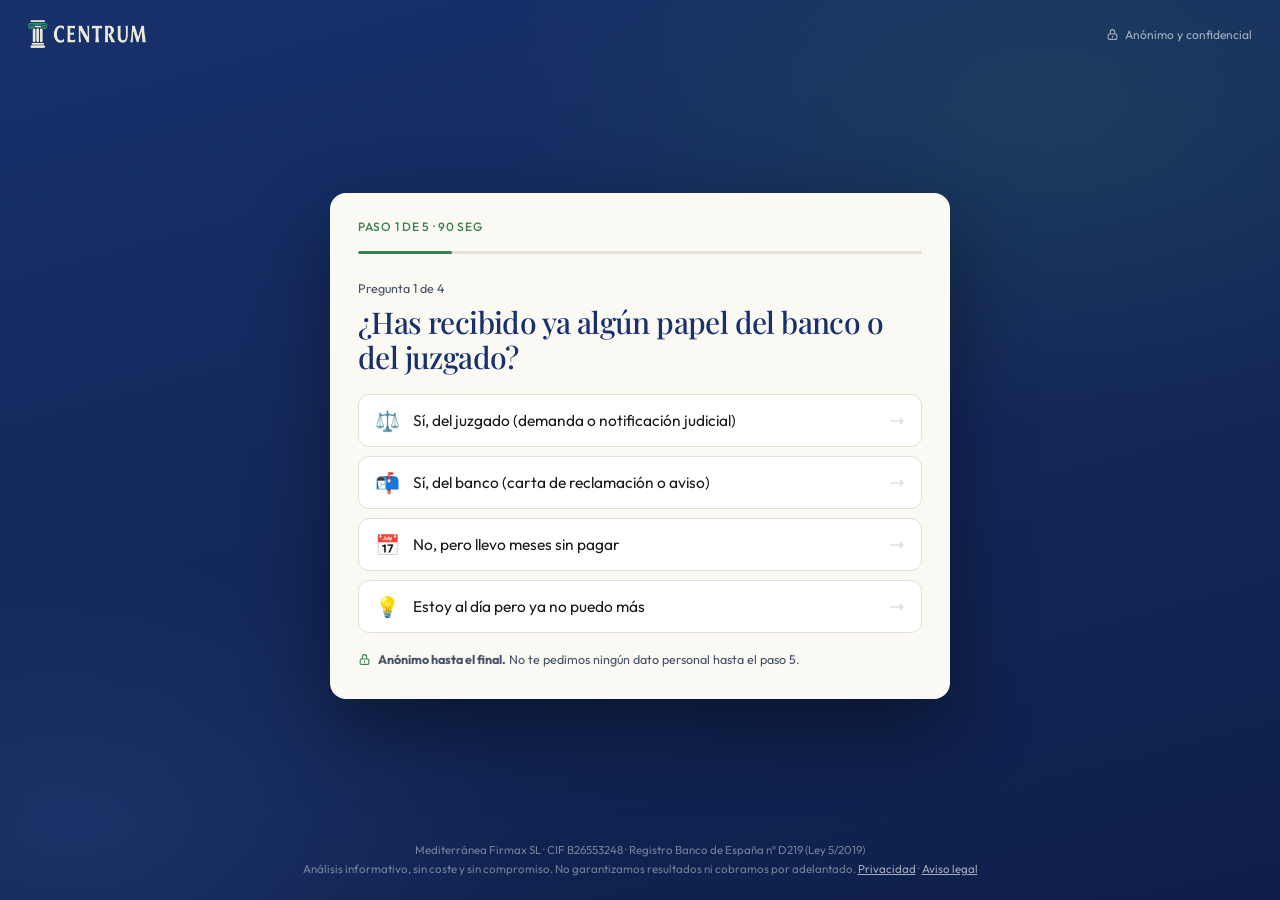
==== analisis/index.html @ 2cc21138 "Rehacer la home con la v2: hero editorial claymation, 3 pilares, sin cifras infladas - Reemplaza el " ====
<!DOCTYPE html>
<html lang="es">
<head>
  <meta charset="UTF-8" />
  <meta name="viewport" content="width=device-width, initial-scale=1.0" />
  <title>Análisis gratuito y anónimo — Centrum de la Vivienda</title>
  <meta name="description" content="Cuatro preguntas, 90 segundos, sin dar tu nombre hasta el final. Descubre en qué punto estás realmente y qué opciones tienes." />
  <!-- Landing de publicidad: no compite en SEO con la home ni genera contenido duplicado -->
  <meta name="robots" content="noindex,follow" />
  <link rel="icon" type="image/png" href="../assets/centrum-mark.png" />
  <meta name="theme-color" content="#18316C" />
  <meta name="format-detection" content="telephone=no" />
  <meta property="og:title" content="¿En qué punto estás realmente? Análisis gratuito y anónimo" />
  <meta property="og:description" content="Cuatro preguntas, 90 segundos, sin dar tu nombre hasta el final." />
  <meta property="og:image" content="https://centrumdelavivienda.com/assets/centrum-logo.png" />
  <meta property="og:locale" content="es_ES" />

  <link rel="preconnect" href="https://fonts.googleapis.com" />
  <link rel="preconnect" href="https://fonts.gstatic.com" crossorigin />
  <link href="https://fonts.googleapis.com/css2?family=Playfair+Display:wght@500;600&family=Outfit:wght@300;400;500&display=swap" rel="stylesheet" />

  <style>
    *, *::before, *::after { box-sizing: border-box; margin: 0; padding: 0; }
    :root {
      --navy:     #18316C;
      --navy-dk:  #0E1F49;
      --green:    #3B7F4C;
      --green-dk: #2E6B3D;
      --cream:    #EFE8DA;
      --paper:    #FBF9F4;
      --ink:      #1A1A1A;
      --ink-mid:  #454F66;
      --rule:     #E4E0D8;
      --red:      #B83227;
      --ease:     cubic-bezier(0.16, 1, 0.3, 1);
    }
    body {
      font-family: 'Outfit', system-ui, -apple-system, sans-serif;
      min-height: 100svh; display:flex; flex-direction:column; color:#fff;
      -webkit-font-smoothing: antialiased;
      background:
        radial-gradient(900px 520px at 82% 12%, rgba(59,127,76,.20), transparent 62%),
        radial-gradient(760px 460px at 6% 92%, rgba(42,71,133,.42), transparent 60%),
        linear-gradient(165deg, var(--navy) 0%, var(--navy-dk) 100%);
    }
    @keyframes fadeUp { from { opacity:0; transform: translateY(14px); } to { opacity:1; transform:none; } }

    /* ── Cabecera mínima: identifica la marca, no distrae ── */
    header { display:flex; align-items:center; justify-content:space-between; padding:16px 20px; gap:12px; }
    .brand { display:flex; align-items:center; text-decoration:none; }
    .brand img { height:28px; width:auto; display:block; }
    .hd-trust { display:flex; align-items:center; gap:6px; color:rgba(255,255,255,.6); font-size:12px; }

    main { flex:1; display:flex; align-items:center; justify-content:center; padding: 8px 16px 26px; }

    .card {
      width:100%; max-width: 620px; background: var(--paper); border-radius:16px;
      box-shadow: 0 30px 80px rgba(0,0,0,.42); overflow:hidden;
      animation: fadeUp .55s var(--ease) both;
    }

    /* ── Progreso ── */
    .prog-top { padding: 18px 22px 0; display:flex; align-items:center; justify-content:space-between; gap:12px; }
    .prog-label { font-size:12px; font-weight:500; letter-spacing:.06em; text-transform:uppercase; color:var(--green); }
    .btn-back {
      background:none; border:none; cursor:pointer; color:var(--ink-mid); font-family:'Outfit',sans-serif;
      font-size:13px; display:flex; align-items:center; gap:5px; padding:4px;
    }
    .btn-back:disabled { opacity:0; pointer-events:none; }
    .prog-track { height:3px; background: var(--rule); margin:12px 22px 0; border-radius:100px; overflow:hidden; }
    .prog-fill { height:100%; background: var(--green); border-radius:100px; width:20%; transition: width .45s var(--ease); }

    /* ── Cuerpo ── */
    .body { padding: 24px 22px 26px; transition: opacity .2s ease, transform .2s ease; }
    .body.out { opacity:0; transform: translateY(8px); }

    .eyebrow { font-size:12.5px; color:var(--ink-mid); margin-bottom:9px; }
    h1.q {
      font-family:'Playfair Display', serif; font-weight:500; color: var(--navy);
      font-size: clamp(22px, 5vw, 30px); line-height:1.16; letter-spacing:-0.02em; margin-bottom:20px;
    }

    .opts { display:flex; flex-direction:column; gap:9px; }
    .opt {
      display:flex; align-items:center; gap:13px; width:100%; text-align:left; cursor:pointer;
      background:#fff; border:1px solid var(--rule); border-radius:11px; padding:15px 16px;
      font-family:'Outfit',sans-serif; font-size:15.5px; color:var(--ink); line-height:1.35;
      transition: border-color .18s, background .18s, transform .18s var(--ease);
    }
    .opt:hover { border-color: var(--green); background:#fff; transform: translateX(3px); }
    .opt-ico { flex:none; font-size:20px; line-height:1; }
    .opt-txt { flex:1; }
    .opt-arw { flex:none; color:var(--rule); transition: color .18s, transform .18s var(--ease); }
    .opt:hover .opt-arw { color: var(--green); transform: translateX(2px); }

    .foot-note {
      margin-top:18px; display:flex; align-items:center; gap:7px;
      font-size:12.5px; color:var(--ink-mid); line-height:1.4;
    }
    .foot-note svg { flex:none; color: var(--green); }

    /* ── Contacto ── */
    .fields { display:flex; flex-direction:column; gap:13px; }
    .frow { display:grid; grid-template-columns:1fr; gap:13px; }
    .field label { display:block; font-size:12.5px; font-weight:500; color:var(--ink-mid); margin-bottom:6px; }
    .field label .req { color: var(--red); }
    .field input {
      width:100%; border:1px solid var(--rule); border-radius:9px; padding:13px 14px;
      font-family:'Outfit',sans-serif; font-size:16px; color:var(--ink); background:#fff;
      transition: border-color .18s, box-shadow .18s;
    }
    .field input:focus { outline:none; border-color: var(--green); box-shadow: 0 0 0 3px rgba(59,127,76,.14); }
    .field input.err { border-color: var(--red); box-shadow: 0 0 0 3px rgba(184,50,39,.12); }
    .field .msg { font-size:12px; color:var(--red); margin-top:5px; display:none; }
    .field .msg.on { display:block; }

    .rgpd { display:flex; gap:10px; align-items:flex-start; margin-top:3px; }
    .rgpd input { flex:none; width:17px; height:17px; margin-top:2px; accent-color: var(--green); }
    .rgpd label { font-size:12.5px; line-height:1.5; color:var(--ink-mid); }
    .rgpd a { color: var(--green); }

    .submit {
      margin-top:6px; width:100%; height:56px; border:none; border-radius:11px; cursor:pointer;
      background: var(--green); color:#fff; font-family:'Outfit',sans-serif; font-size:17px; font-weight:500;
      display:flex; align-items:center; justify-content:center; gap:9px;
      transition: background .2s, transform .2s var(--ease);
      box-shadow: 0 10px 26px rgba(59,127,76,.3);
    }
    .submit:hover { background: var(--green-dk); transform: translateY(-2px); }
    .submit:disabled { opacity:.6; pointer-events:none; }

    /* ── Confirmación ── */
    .confirm { text-align:center; padding: 12px 0 6px; }
    .confirm-ico {
      width:56px; height:56px; border-radius:50%; background: var(--green); color:#fff;
      display:flex; align-items:center; justify-content:center; font-size:28px; margin:0 auto 18px;
    }
    .confirm h1 { font-family:'Playfair Display',serif; font-weight:500; font-size:27px; color:var(--navy); margin-bottom:12px; letter-spacing:-0.02em; }
    .confirm p { font-size:15.5px; line-height:1.6; color:var(--ink-mid); max-width:44ch; margin:0 auto; }
    .hl { color: var(--green); font-weight:500; }
    .rows { margin-top:22px; display:flex; flex-direction:column; gap:9px; text-align:left; }
    .row {
      display:flex; align-items:center; gap:10px; background:#fff; border:1px solid var(--rule);
      border-radius:9px; padding:12px 14px; font-size:14px; color:var(--ink-mid);
    }
    .row svg { flex:none; color: var(--green); }

    /* ── Pie legal ── */
    .legal { text-align:center; padding: 0 20px 22px; color: rgba(255,255,255,.42); font-size:11.5px; line-height:1.6; }
    .legal a { color: rgba(255,255,255,.62); }

    @media (min-width: 560px) {
      header { padding: 20px 28px; }
      .prog-top { padding: 22px 28px 0; }
      .prog-track { margin: 12px 28px 0; }
      .body { padding: 26px 28px 30px; }
      .frow { grid-template-columns: 1fr 1fr; }
    }
    @media (prefers-reduced-motion: reduce) {
      *, *::before, *::after { animation: none !important; transition: none !important; }
    }
  </style>
</head>
<body>

<header>
  <a class="brand" href="/" aria-label="Centrum de la Vivienda">
    <img src="../assets/centrum-logo-trans.png" alt="Centrum de la Vivienda" />
  </a>
  <div class="hd-trust">
    <svg width="13" height="13" fill="none" viewBox="0 0 24 24" stroke="currentColor" stroke-width="2"><path stroke-linecap="round" stroke-linejoin="round" d="M12 15v2m-6 4h12a2 2 0 002-2v-6a2 2 0 00-2-2H6a2 2 0 00-2 2v6a2 2 0 002 2zm10-10V7a4 4 0 00-8 0v4h8z"/></svg>
    Anónimo y confidencial
  </div>
</header>

<main>
  <div class="card">
    <div class="prog-top">
      <span class="prog-label" id="progLabel">Paso 1 de 5 · 90 seg</span>
      <button class="btn-back" id="btnBack" onclick="goBack()" disabled>
        <svg width="13" height="13" fill="none" viewBox="0 0 24 24" stroke="currentColor" stroke-width="2.4"><path stroke-linecap="round" stroke-linejoin="round" d="M15 19l-7-7 7-7"/></svg>
        Atrás
      </button>
    </div>
    <div class="prog-track"><div class="prog-fill" id="progFill"></div></div>
    <div class="body" id="body"></div>
  </div>
</main>

<p class="legal">
  Mediterránea Firmax SL · CIF B26553248 · Registro Banco de España nº D219 (Ley 5/2019)<br>
  Análisis informativo, sin coste y sin compromiso. No garantizamos resultados ni cobramos por adelantado.
  <a href="/privacidad.html" target="_blank" rel="noopener">Privacidad</a> ·
  <a href="/aviso-legal.html" target="_blank" rel="noopener">Aviso legal</a>
</p>

<script>
  // ── Mismas preguntas y mismo contrato de CRM que la home: los leads son comparables ──
  const STEPS = [
    {
      q: '¿Has recibido ya algún papel del banco o del juzgado?',
      options: [
        { icon: '⚖️', text: 'Sí, del juzgado (demanda o notificación judicial)' },
        { icon: '📬', text: 'Sí, del banco (carta de reclamación o aviso)' },
        { icon: '📅', text: 'No, pero llevo meses sin pagar' },
        { icon: '💡', text: 'Estoy al día pero ya no puedo más' },
      ]
    },
    {
      q: '¿Qué resultado necesitas?',
      options: [
        { icon: '🏠', text: 'Quedarme en el piso el máximo tiempo posible' },
        { icon: '✅', text: 'Saldar la deuda sin que quede nada pendiente' },
        { icon: '💰', text: 'Vender el piso y quedarme con algo de dinero' },
        { icon: '🧭', text: 'No sé, necesito que alguien me oriente' },
      ]
    },
    {
      q: '¿Cómo está la relación entre lo que debes y lo que vale el piso?',
      options: [
        { icon: '📉', text: 'Debo más de lo que vale el piso actualmente' },
        { icon: '⚖️', text: 'Debo aproximadamente lo mismo que vale' },
        { icon: '📈', text: 'El piso vale más de lo que debo' },
        { icon: '❓', text: 'No tengo idea del valor actual del piso' },
      ]
    },
    {
      q: '¿Cuál es la situación económica en casa ahora mismo?',
      options: [
        { icon: '🚫', text: 'Sin ingresos actualmente' },
        { icon: '📊', text: 'Ingresos insuficientes para cubrir la hipoteca' },
        { icon: '💼', text: 'Tenemos ingresos pero la deuda acumulada es demasiado grande' },
        { icon: '🔄', text: 'La situación mejoró pero nos ahogamos con la deuda anterior' },
      ]
    }
  ];

  const TOTAL = STEPS.length + 1;
  let step = 0;
  let answers = [];
  let capturedName = '';

  const $body  = document.getElementById('body');
  const $fill  = document.getElementById('progFill');
  const $label = document.getElementById('progLabel');
  const $back  = document.getElementById('btnBack');

  function render() {
    if (step < STEPS.length) {
      $fill.style.width = (((step + 1) / (TOTAL + 1)) * 100) + '%';
      $label.textContent = `Paso ${step + 1} de ${TOTAL} · 90 seg`;
    } else if (step === STEPS.length) {
      $fill.style.width = '90%';
      $label.textContent = `Paso ${TOTAL} de ${TOTAL} · Casi listo`;
    } else {
      $fill.style.width = '100%';
      $label.textContent = 'Completado';
    }
    $back.disabled = (step === 0 || step > STEPS.length);

    if (step < STEPS.length) renderQuestion();
    else if (step === STEPS.length) renderContact();
    else renderConfirm();
  }

  function transition(fn) {
    $body.classList.add('out');
    setTimeout(() => { fn(); $body.classList.remove('out'); }, 200);
  }

  function renderQuestion() {
    const s = STEPS[step];
    $body.innerHTML = `
      <div class="eyebrow">Pregunta ${step + 1} de ${STEPS.length}</div>
      <h1 class="q">${s.q}</h1>
      <div class="opts">
        ${s.options.map((o, i) => `
          <button class="opt" onclick="select(${i})">
            <span class="opt-ico">${o.icon}</span>
            <span class="opt-txt">${o.text}</span>
            <svg class="opt-arw" width="16" height="16" fill="none" viewBox="0 0 24 24" stroke="currentColor" stroke-width="2.4"><path stroke-linecap="round" stroke-linejoin="round" d="M17 8l4 4m0 0l-4 4m4-4H3"/></svg>
          </button>`).join('')}
      </div>
      <div class="foot-note">
        <svg width="13" height="13" fill="none" viewBox="0 0 24 24" stroke="currentColor" stroke-width="2"><path stroke-linecap="round" stroke-linejoin="round" d="M12 15v2m-6 4h12a2 2 0 002-2v-6a2 2 0 00-2-2H6a2 2 0 00-2 2v6a2 2 0 002 2zm10-10V7a4 4 0 00-8 0v4h8z"/></svg>
        <span><strong>Anónimo hasta el final.</strong> No te pedimos ningún dato personal hasta el paso 5.</span>
      </div>`;
  }

  function renderContact() {
    $body.innerHTML = `
      <div class="eyebrow">Último paso · 30 segundos</div>
      <h1 class="q">Casi listo — ¿a dónde te llamamos?</h1>
      <div class="fields">
        <div class="frow">
          <div class="field">
            <label for="f-nombre">Nombre <span class="req">*</span></label>
            <input type="text" id="f-nombre" placeholder="Tu nombre" autocomplete="given-name" />
            <div class="msg" id="m-nombre">Dinos cómo te llamamos.</div>
          </div>
          <div class="field">
            <label for="f-tel">Teléfono <span class="req">*</span></label>
            <input type="tel" id="f-tel" placeholder="6XX XXX XXX" autocomplete="tel" inputmode="tel" />
            <div class="msg" id="m-tel">Introduce un teléfono español válido (9 dígitos).</div>
          </div>
        </div>
        <div class="field">
          <label for="f-email">Email <span class="req">*</span></label>
          <input type="email" id="f-email" placeholder="tucorreo@gmail.com" autocomplete="email" inputmode="email" />
          <div class="msg" id="m-email">Revisa tu dirección de email.</div>
        </div>
        <div class="rgpd">
          <input type="checkbox" id="rgpd" />
          <label for="rgpd">Acepto la <a href="/privacidad.html" target="_blank" rel="noopener">política de privacidad</a>. Mediterránea Firmax SL tratará mis datos para contactarme sobre mi consulta.</label>
        </div>
        <div class="msg" id="m-rgpd" style="margin-top:-6px">Necesitamos tu consentimiento para poder llamarte.</div>
        <button class="submit" id="btnSubmit" onclick="submitQuiz()">
          Quiero que me llamen
          <svg width="18" height="18" fill="none" viewBox="0 0 24 24" stroke="currentColor" stroke-width="2.4"><path stroke-linecap="round" stroke-linejoin="round" d="M17 8l4 4m0 0l-4 4m4-4H3"/></svg>
        </button>
      </div>`;
  }

  function renderConfirm() {
    const first = capturedName.split(' ')[0];
    $body.innerHTML = `
      <div class="confirm">
        <div class="confirm-ico">✓</div>
        <h1>Perfecto${first ? ', ' + first : ''}.</h1>
        <p>Un especialista del equipo te llama en <span class="hl">menos de 2 minutos</span> para recoger los detalles de tu caso. Si ahora no te viene bien hablar, dínoslo y lo movemos.</p>
        <div class="rows">
          <div class="row">
            <svg width="15" height="15" fill="none" viewBox="0 0 24 24" stroke="currentColor" stroke-width="2"><path stroke-linecap="round" stroke-linejoin="round" d="M12 8v4l3 3m6-3a9 9 0 11-18 0 9 9 0 0118 0z"/></svg>
            Llamada en menos de 2 minutos
          </div>
          <div class="row">
            <svg width="15" height="15" fill="none" viewBox="0 0 24 24" stroke="currentColor" stroke-width="2"><path stroke-linecap="round" stroke-linejoin="round" d="M9 12l2 2 4-4m6 2a9 9 0 11-18 0 9 9 0 0118 0z"/></svg>
            Análisis de tus opciones en 24–48 horas
          </div>
          <div class="row">
            <svg width="15" height="15" fill="none" viewBox="0 0 24 24" stroke="currentColor" stroke-width="2"><path stroke-linecap="round" stroke-linejoin="round" d="M12 15v2m-6 4h12a2 2 0 002-2v-6a2 2 0 00-2-2H6a2 2 0 00-2 2v6a2 2 0 002 2zm10-10V7a4 4 0 00-8 0v4h8z"/></svg>
            Tus datos protegidos · RGPD
          </div>
        </div>
      </div>`;
  }

  function select(i) {
    answers[step] = { q: STEPS[step].q, a: STEPS[step].options[i].text };
    step++;
    transition(render);
  }

  function goBack() {
    if (step > 0 && step <= STEPS.length) { step--; transition(render); }
  }

  function setErr(field, on) {
    document.getElementById('f-' + field).classList.toggle('err', on);
    document.getElementById('m-' + field).classList.toggle('on', on);
  }

  let submitting = false;
  function submitQuiz() {
    if (submitting) return;

    const nombre = document.getElementById('f-nombre').value.trim();
    const email  = document.getElementById('f-email').value.trim();
    const rgpd   = document.getElementById('rgpd').checked;
    const tel    = document.getElementById('f-tel').value.trim().replace(/[\s.\-()]/g, '');

    const okNombre = nombre.length > 0;
    const okTel    = /^(\+?34)?[6-9]\d{8}$/.test(tel);
    const okEmail  = /^[^\s@]+@[^\s@]+\.[^\s@]+$/.test(email);

    setErr('nombre', !okNombre);
    setErr('tel', !okTel);
    setErr('email', !okEmail);
    document.getElementById('m-rgpd').classList.toggle('on', !rgpd);
    if (!okNombre || !okTel || !okEmail || !rgpd) return;

    submitting = true;
    document.getElementById('btnSubmit').disabled = true;
    capturedName = nombre;

    const telefono = tel.startsWith('+') ? tel : (tel.startsWith('34') ? '+' + tel : '+34' + tel);
    const params = new URLSearchParams(location.search);
    const payload = {
      fuente: 'landing-quiz',
      nombre, telefono, email, rgpd: true,
      fase:     (answers[0] || {}).a || '',
      objetivo: (answers[1] || {}).a || '',
      respuestas: answers,
      url: location.href,
      timestamp: new Date().toISOString(),
      utm_source:   params.get('utm_source')   || '',
      utm_medium:   params.get('utm_medium')   || '',
      utm_campaign: params.get('utm_campaign') || '',
      utm_content:  params.get('utm_content')  || '',
    };

    // Captura resiliente: el lead se envía, pero la confirmación se muestra siempre.
    fetch('https://centrum-crm.lukimporta.es/', {
      method: 'POST', headers: { 'Content-Type': 'application/json' },
      body: JSON.stringify(payload), keepalive: true
    }).catch(() => {});

    step++;
    transition(render);
  }

  render();
</script>
</body>
</html>
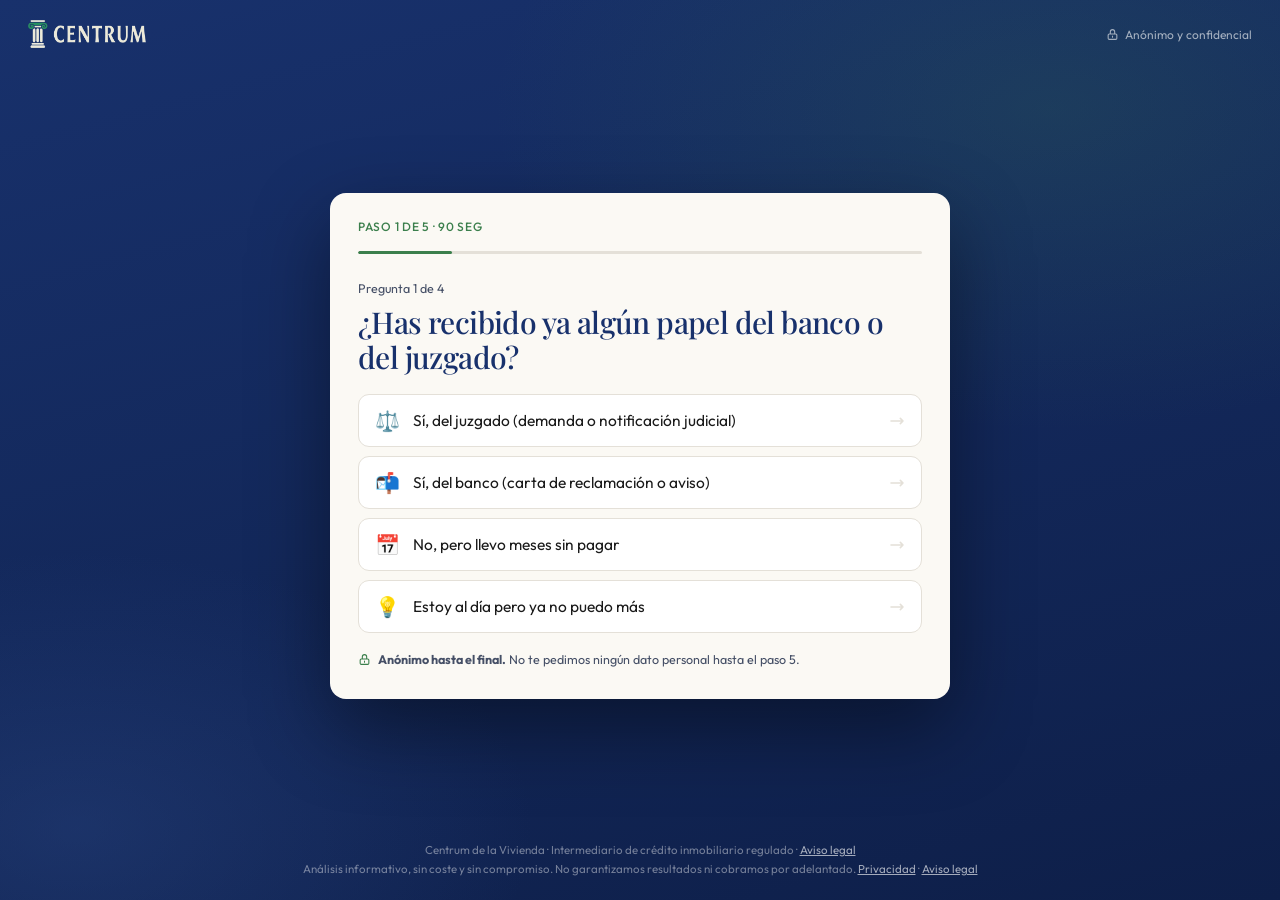
==== commit aaafc4cd: "Copy sin Firmax ni D219 en la home, v2 y quiz — solo en el aviso legal (LSSI/RGPD)" ====
--- a/analisis/index.html
+++ b/analisis/index.html
@@ -188,7 +188,7 @@
 </main>
 
 <p class="legal">
-  Mediterránea Firmax SL · CIF B26553248 · Registro Banco de España nº D219 (Ley 5/2019)<br>
+  Centrum de la Vivienda · Intermediario de crédito inmobiliario regulado · <a href="/aviso-legal.html" target="_blank" rel="noopener">Aviso legal</a><br>
   Análisis informativo, sin coste y sin compromiso. No garantizamos resultados ni cobramos por adelantado.
   <a href="/privacidad.html" target="_blank" rel="noopener">Privacidad</a> ·
   <a href="/aviso-legal.html" target="_blank" rel="noopener">Aviso legal</a>
@@ -311,7 +311,7 @@
         </div>
         <div class="rgpd">
           <input type="checkbox" id="rgpd" />
-          <label for="rgpd">Acepto la <a href="/privacidad.html" target="_blank" rel="noopener">política de privacidad</a>. Mediterránea Firmax SL tratará mis datos para contactarme sobre mi consulta.</label>
+          <label for="rgpd">Acepto la <a href="/privacidad.html" target="_blank" rel="noopener">política de privacidad</a>. El responsable del tratamiento (identificado en la política) usará mis datos para contactarme sobre mi consulta.</label>
         </div>
         <div class="msg" id="m-rgpd" style="margin-top:-6px">Necesitamos tu consentimiento para poder llamarte.</div>
         <button class="submit" id="btnSubmit" onclick="submitQuiz()">
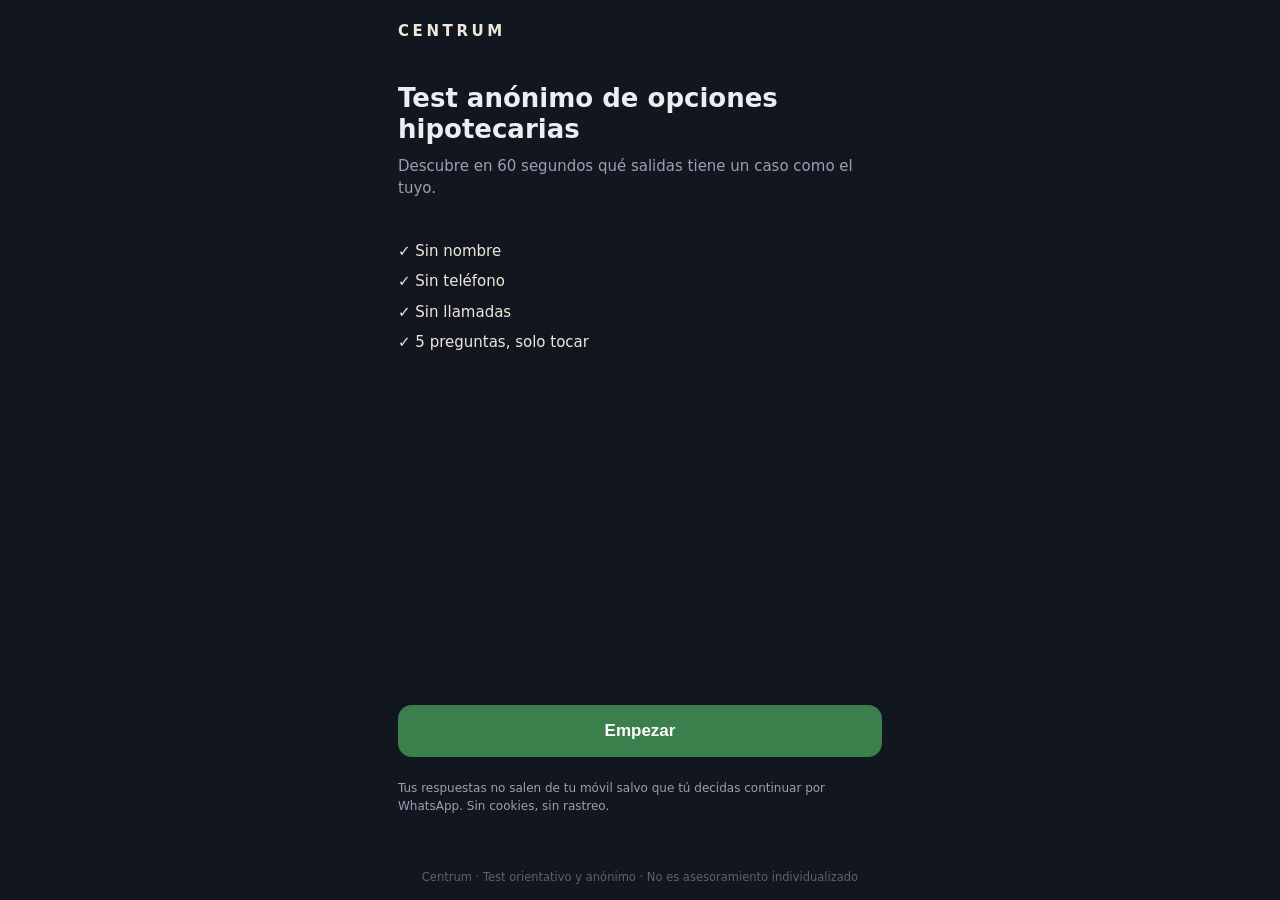
==== commit 5dda87cd: "analisis: sustituir formulario que pedia telefono por el test anonimo El /analisis/ pedia nombre, te" ====
--- a/analisis/index.html
+++ b/analisis/index.html
@@ -1,415 +1,162 @@
-<!DOCTYPE html>
-<html lang="es">
-<head>
-  <meta charset="UTF-8" />
-  <meta name="viewport" content="width=device-width, initial-scale=1.0" />
-  <title>Análisis gratuito y anónimo — Centrum de la Vivienda</title>
-  <meta name="description" content="Cuatro preguntas, 90 segundos, sin dar tu nombre hasta el final. Descubre en qué punto estás realmente y qué opciones tienes." />
-  <!-- Landing de publicidad: no compite en SEO con la home ni genera contenido duplicado -->
-  <meta name="robots" content="noindex,follow" />
-  <link rel="icon" type="image/png" href="../assets/centrum-mark.png" />
-  <meta name="theme-color" content="#18316C" />
-  <meta name="format-detection" content="telephone=no" />
-  <meta property="og:title" content="¿En qué punto estás realmente? Análisis gratuito y anónimo" />
-  <meta property="og:description" content="Cuatro preguntas, 90 segundos, sin dar tu nombre hasta el final." />
-  <meta property="og:image" content="https://centrumdelavivienda.com/assets/centrum-logo.png" />
-  <meta property="og:locale" content="es_ES" />
-
-  <link rel="preconnect" href="https://fonts.googleapis.com" />
-  <link rel="preconnect" href="https://fonts.gstatic.com" crossorigin />
-  <link href="https://fonts.googleapis.com/css2?family=Playfair+Display:wght@500;600&family=Outfit:wght@300;400;500&display=swap" rel="stylesheet" />
-
-  <style>
-    *, *::before, *::after { box-sizing: border-box; margin: 0; padding: 0; }
-    :root {
-      --navy:     #18316C;
-      --navy-dk:  #0E1F49;
-      --green:    #3B7F4C;
-      --green-dk: #2E6B3D;
-      --cream:    #EFE8DA;
-      --paper:    #FBF9F4;
-      --ink:      #1A1A1A;
-      --ink-mid:  #454F66;
-      --rule:     #E4E0D8;
-      --red:      #B83227;
-      --ease:     cubic-bezier(0.16, 1, 0.3, 1);
-    }
-    body {
-      font-family: 'Outfit', system-ui, -apple-system, sans-serif;
-      min-height: 100svh; display:flex; flex-direction:column; color:#fff;
-      -webkit-font-smoothing: antialiased;
-      background:
-        radial-gradient(900px 520px at 82% 12%, rgba(59,127,76,.20), transparent 62%),
-        radial-gradient(760px 460px at 6% 92%, rgba(42,71,133,.42), transparent 60%),
-        linear-gradient(165deg, var(--navy) 0%, var(--navy-dk) 100%);
-    }
-    @keyframes fadeUp { from { opacity:0; transform: translateY(14px); } to { opacity:1; transform:none; } }
-
-    /* ── Cabecera mínima: identifica la marca, no distrae ── */
-    header { display:flex; align-items:center; justify-content:space-between; padding:16px 20px; gap:12px; }
-    .brand { display:flex; align-items:center; text-decoration:none; }
-    .brand img { height:28px; width:auto; display:block; }
-    .hd-trust { display:flex; align-items:center; gap:6px; color:rgba(255,255,255,.6); font-size:12px; }
-
-    main { flex:1; display:flex; align-items:center; justify-content:center; padding: 8px 16px 26px; }
-
-    .card {
-      width:100%; max-width: 620px; background: var(--paper); border-radius:16px;
-      box-shadow: 0 30px 80px rgba(0,0,0,.42); overflow:hidden;
-      animation: fadeUp .55s var(--ease) both;
-    }
-
-    /* ── Progreso ── */
-    .prog-top { padding: 18px 22px 0; display:flex; align-items:center; justify-content:space-between; gap:12px; }
-    .prog-label { font-size:12px; font-weight:500; letter-spacing:.06em; text-transform:uppercase; color:var(--green); }
-    .btn-back {
-      background:none; border:none; cursor:pointer; color:var(--ink-mid); font-family:'Outfit',sans-serif;
-      font-size:13px; display:flex; align-items:center; gap:5px; padding:4px;
-    }
-    .btn-back:disabled { opacity:0; pointer-events:none; }
-    .prog-track { height:3px; background: var(--rule); margin:12px 22px 0; border-radius:100px; overflow:hidden; }
-    .prog-fill { height:100%; background: var(--green); border-radius:100px; width:20%; transition: width .45s var(--ease); }
-
-    /* ── Cuerpo ── */
-    .body { padding: 24px 22px 26px; transition: opacity .2s ease, transform .2s ease; }
-    .body.out { opacity:0; transform: translateY(8px); }
-
-    .eyebrow { font-size:12.5px; color:var(--ink-mid); margin-bottom:9px; }
-    h1.q {
-      font-family:'Playfair Display', serif; font-weight:500; color: var(--navy);
-      font-size: clamp(22px, 5vw, 30px); line-height:1.16; letter-spacing:-0.02em; margin-bottom:20px;
-    }
-
-    .opts { display:flex; flex-direction:column; gap:9px; }
-    .opt {
-      display:flex; align-items:center; gap:13px; width:100%; text-align:left; cursor:pointer;
-      background:#fff; border:1px solid var(--rule); border-radius:11px; padding:15px 16px;
-      font-family:'Outfit',sans-serif; font-size:15.5px; color:var(--ink); line-height:1.35;
-      transition: border-color .18s, background .18s, transform .18s var(--ease);
-    }
-    .opt:hover { border-color: var(--green); background:#fff; transform: translateX(3px); }
-    .opt-ico { flex:none; font-size:20px; line-height:1; }
-    .opt-txt { flex:1; }
-    .opt-arw { flex:none; color:var(--rule); transition: color .18s, transform .18s var(--ease); }
-    .opt:hover .opt-arw { color: var(--green); transform: translateX(2px); }
-
-    .foot-note {
-      margin-top:18px; display:flex; align-items:center; gap:7px;
-      font-size:12.5px; color:var(--ink-mid); line-height:1.4;
-    }
-    .foot-note svg { flex:none; color: var(--green); }
-
-    /* ── Contacto ── */
-    .fields { display:flex; flex-direction:column; gap:13px; }
-    .frow { display:grid; grid-template-columns:1fr; gap:13px; }
-    .field label { display:block; font-size:12.5px; font-weight:500; color:var(--ink-mid); margin-bottom:6px; }
-    .field label .req { color: var(--red); }
-    .field input {
-      width:100%; border:1px solid var(--rule); border-radius:9px; padding:13px 14px;
-      font-family:'Outfit',sans-serif; font-size:16px; color:var(--ink); background:#fff;
-      transition: border-color .18s, box-shadow .18s;
-    }
-    .field input:focus { outline:none; border-color: var(--green); box-shadow: 0 0 0 3px rgba(59,127,76,.14); }
-    .field input.err { border-color: var(--red); box-shadow: 0 0 0 3px rgba(184,50,39,.12); }
-    .field .msg { font-size:12px; color:var(--red); margin-top:5px; display:none; }
-    .field .msg.on { display:block; }
-
-    .rgpd { display:flex; gap:10px; align-items:flex-start; margin-top:3px; }
-    .rgpd input { flex:none; width:17px; height:17px; margin-top:2px; accent-color: var(--green); }
-    .rgpd label { font-size:12.5px; line-height:1.5; color:var(--ink-mid); }
-    .rgpd a { color: var(--green); }
-
-    .submit {
-      margin-top:6px; width:100%; height:56px; border:none; border-radius:11px; cursor:pointer;
-      background: var(--green); color:#fff; font-family:'Outfit',sans-serif; font-size:17px; font-weight:500;
-      display:flex; align-items:center; justify-content:center; gap:9px;
-      transition: background .2s, transform .2s var(--ease);
-      box-shadow: 0 10px 26px rgba(59,127,76,.3);
-    }
-    .submit:hover { background: var(--green-dk); transform: translateY(-2px); }
-    .submit:disabled { opacity:.6; pointer-events:none; }
-
-    /* ── Confirmación ── */
-    .confirm { text-align:center; padding: 12px 0 6px; }
-    .confirm-ico {
-      width:56px; height:56px; border-radius:50%; background: var(--green); color:#fff;
-      display:flex; align-items:center; justify-content:center; font-size:28px; margin:0 auto 18px;
-    }
-    .confirm h1 { font-family:'Playfair Display',serif; font-weight:500; font-size:27px; color:var(--navy); margin-bottom:12px; letter-spacing:-0.02em; }
-    .confirm p { font-size:15.5px; line-height:1.6; color:var(--ink-mid); max-width:44ch; margin:0 auto; }
-    .hl { color: var(--green); font-weight:500; }
-    .rows { margin-top:22px; display:flex; flex-direction:column; gap:9px; text-align:left; }
-    .row {
-      display:flex; align-items:center; gap:10px; background:#fff; border:1px solid var(--rule);
-      border-radius:9px; padding:12px 14px; font-size:14px; color:var(--ink-mid);
-    }
-    .row svg { flex:none; color: var(--green); }
-
-    /* ── Pie legal ── */
-    .legal { text-align:center; padding: 0 20px 22px; color: rgba(255,255,255,.42); font-size:11.5px; line-height:1.6; }
-    .legal a { color: rgba(255,255,255,.62); }
-
-    @media (min-width: 560px) {
-      header { padding: 20px 28px; }
-      .prog-top { padding: 22px 28px 0; }
-      .prog-track { margin: 12px 28px 0; }
-      .body { padding: 26px 28px 30px; }
-      .frow { grid-template-columns: 1fr 1fr; }
-    }
-    @media (prefers-reduced-motion: reduce) {
-      *, *::before, *::after { animation: none !important; transition: none !important; }
-    }
-  </style>
-</head>
-<body>
-
-<header>
-  <a class="brand" href="/" aria-label="Centrum de la Vivienda">
-    <img src="../assets/centrum-logo-trans.png" alt="Centrum de la Vivienda" />
-  </a>
-  <div class="hd-trust">
-    <svg width="13" height="13" fill="none" viewBox="0 0 24 24" stroke="currentColor" stroke-width="2"><path stroke-linecap="round" stroke-linejoin="round" d="M12 15v2m-6 4h12a2 2 0 002-2v-6a2 2 0 00-2-2H6a2 2 0 00-2 2v6a2 2 0 002 2zm10-10V7a4 4 0 00-8 0v4h8z"/></svg>
-    Anónimo y confidencial
-  </div>
-</header>
-
-<main>
-  <div class="card">
-    <div class="prog-top">
-      <span class="prog-label" id="progLabel">Paso 1 de 5 · 90 seg</span>
-      <button class="btn-back" id="btnBack" onclick="goBack()" disabled>
-        <svg width="13" height="13" fill="none" viewBox="0 0 24 24" stroke="currentColor" stroke-width="2.4"><path stroke-linecap="round" stroke-linejoin="round" d="M15 19l-7-7 7-7"/></svg>
-        Atrás
-      </button>
-    </div>
-    <div class="prog-track"><div class="prog-fill" id="progFill"></div></div>
-    <div class="body" id="body"></div>
-  </div>
-</main>
-
-<p class="legal">
-  Centrum de la Vivienda · Intermediario de crédito inmobiliario regulado · <a href="/aviso-legal.html" target="_blank" rel="noopener">Aviso legal</a><br>
-  Análisis informativo, sin coste y sin compromiso. No garantizamos resultados ni cobramos por adelantado.
-  <a href="/privacidad.html" target="_blank" rel="noopener">Privacidad</a> ·
-  <a href="/aviso-legal.html" target="_blank" rel="noopener">Aviso legal</a>
-</p>
-
+<!doctype html><html lang="es"><head><meta charset="utf-8">
+<meta name="viewport" content="width=device-width,initial-scale=1"><meta name="robots" content="noindex">
+<title>Test anónimo de opciones hipotecarias · Centrum</title><meta name="description" content="Cuatro preguntas, 60 segundos, sin dejar tu nombre ni tu teléfono. Descubre qué salidas tiene tu hipoteca. Anónimo, sin llamada."/><meta property="og:title" content="Test anónimo · Centrum de la Vivienda"/><meta property="og:description" content="En 60 segundos y sin dejar datos, descubre las salidas de tu hipoteca."/><style>
+:root{--navy:#18316C;--verde:#3B7F4C;--crema:#EFE8DA;--bg:#12161f;--card:#1c2330;--tx:#eceef2;--mut:#98a0b3;--ok:#7fc98f;--warn:#e8c268;--no:#8b93a7}
+*{box-sizing:border-box;margin:0;-webkit-tap-highlight-color:transparent}
+body{background:var(--bg);color:var(--tx);font:17px/1.5 system-ui,Segoe UI,Roboto,sans-serif;min-height:100vh;display:flex;flex-direction:column}
+.wrap{max-width:520px;margin:0 auto;padding:20px 18px 40px;width:100%;flex:1;display:flex;flex-direction:column}
+.brand{font-weight:700;letter-spacing:.24em;color:var(--crema);font-size:15px;margin-bottom:6px}
+.step{color:var(--mut);font-size:13px;margin-bottom:18px;min-height:16px}
+h1{font-size:26px;line-height:1.2;margin-bottom:10px}
+h2{font-size:22px;line-height:1.25;margin-bottom:6px}
+.sub{color:var(--mut);font-size:15px;margin-bottom:22px}
+.norm{color:var(--mut);font-size:13.5px;margin-bottom:14px;font-style:italic}
+.opts{display:flex;flex-direction:column;gap:10px;margin-top:auto;margin-bottom:8px}
+.opt{background:var(--card);border:1px solid #2a3446;border-radius:14px;padding:16px 16px;font-size:16.5px;cursor:pointer;text-align:left;color:var(--tx);width:100%}
+.opt:active,.opt.sel{border-color:var(--verde);background:#213127}
+.btn{background:var(--verde);color:#fff;border:0;border-radius:14px;padding:16px;font-size:17px;font-weight:600;cursor:pointer;width:100%}
+.btn2{background:transparent;color:var(--mut);border:1px solid #2a3446;border-radius:14px;padding:13px;font-size:15px;cursor:pointer;width:100%}
+.back{background:none;border:0;color:var(--mut);font-size:14px;cursor:pointer;padding:8px 0;text-align:left;min-height:36px}
+.hide{display:none}
+.feat{display:flex;flex-direction:column;gap:8px;margin:18px 0 26px}
+.feat div{color:var(--crema);font-size:15px}
+.check{color:var(--mut);font-size:15px;margin:8px 0}
+.mapa{display:flex;flex-direction:column;gap:9px;margin:14px 0}
+.via{background:var(--card);border-radius:12px;padding:12px 14px}
+.via b{font-size:15.5px}.via p{color:var(--mut);font-size:13.5px;margin-top:3px}
+.via.ok{border-left:3px solid var(--ok)}.via.warn{border-left:3px solid var(--warn)}.via.no{border-left:3px solid #39415a;opacity:.75}
+.urg{background:#2a2416;border:1px solid #4a3f1e;border-radius:12px;padding:12px 14px;font-size:14px;color:#e8d9a8;margin:6px 0 14px}
+.leg{color:var(--mut);font-size:12px;margin-top:14px;line-height:1.5}
+.wanote{color:var(--mut);font-size:13.5px;margin:10px 0 16px;text-align:center}
+.eco{background:#1a2b3d00;border:1px dashed #2a3446;border-radius:12px;padding:10px 14px;color:var(--mut);font-size:14px;margin-bottom:12px}
+footer{color:#5a6275;font-size:11.5px;text-align:center;padding:14px}
+</style></head><body><div class="wrap" id="app"></div>
+<footer>Centrum · Test orientativo y anónimo · No es asesoramiento individualizado</footer>
 <script>
-  // ── Mismas preguntas y mismo contrato de CRM que la home: los leads son comparables ──
-  const STEPS = [
-    {
-      q: '¿Has recibido ya algún papel del banco o del juzgado?',
-      options: [
-        { icon: '⚖️', text: 'Sí, del juzgado (demanda o notificación judicial)' },
-        { icon: '📬', text: 'Sí, del banco (carta de reclamación o aviso)' },
-        { icon: '📅', text: 'No, pero llevo meses sin pagar' },
-        { icon: '💡', text: 'Estoy al día pero ya no puedo más' },
-      ]
-    },
-    {
-      q: '¿Qué resultado necesitas?',
-      options: [
-        { icon: '🏠', text: 'Quedarme en el piso el máximo tiempo posible' },
-        { icon: '✅', text: 'Saldar la deuda sin que quede nada pendiente' },
-        { icon: '💰', text: 'Vender el piso y quedarme con algo de dinero' },
-        { icon: '🧭', text: 'No sé, necesito que alguien me oriente' },
-      ]
-    },
-    {
-      q: '¿Cómo está la relación entre lo que debes y lo que vale el piso?',
-      options: [
-        { icon: '📉', text: 'Debo más de lo que vale el piso actualmente' },
-        { icon: '⚖️', text: 'Debo aproximadamente lo mismo que vale' },
-        { icon: '📈', text: 'El piso vale más de lo que debo' },
-        { icon: '❓', text: 'No tengo idea del valor actual del piso' },
-      ]
-    },
-    {
-      q: '¿Cuál es la situación económica en casa ahora mismo?',
-      options: [
-        { icon: '🚫', text: 'Sin ingresos actualmente' },
-        { icon: '📊', text: 'Ingresos insuficientes para cubrir la hipoteca' },
-        { icon: '💼', text: 'Tenemos ingresos pero la deuda acumulada es demasiado grande' },
-        { icon: '🔄', text: 'La situación mejoró pero nos ahogamos con la deuda anterior' },
-      ]
-    }
-  ];
-
-  const TOTAL = STEPS.length + 1;
-  let step = 0;
-  let answers = [];
-  let capturedName = '';
-
-  const $body  = document.getElementById('body');
-  const $fill  = document.getElementById('progFill');
-  const $label = document.getElementById('progLabel');
-  const $back  = document.getElementById('btnBack');
-
-  function render() {
-    if (step < STEPS.length) {
-      $fill.style.width = (((step + 1) / (TOTAL + 1)) * 100) + '%';
-      $label.textContent = `Paso ${step + 1} de ${TOTAL} · 90 seg`;
-    } else if (step === STEPS.length) {
-      $fill.style.width = '90%';
-      $label.textContent = `Paso ${TOTAL} de ${TOTAL} · Casi listo`;
-    } else {
-      $fill.style.width = '100%';
-      $label.textContent = 'Completado';
-    }
-    $back.disabled = (step === 0 || step > STEPS.length);
-
-    if (step < STEPS.length) renderQuestion();
-    else if (step === STEPS.length) renderContact();
-    else renderConfirm();
-  }
-
-  function transition(fn) {
-    $body.classList.add('out');
-    setTimeout(() => { fn(); $body.classList.remove('out'); }, 200);
-  }
-
-  function renderQuestion() {
-    const s = STEPS[step];
-    $body.innerHTML = `
-      <div class="eyebrow">Pregunta ${step + 1} de ${STEPS.length}</div>
-      <h1 class="q">${s.q}</h1>
-      <div class="opts">
-        ${s.options.map((o, i) => `
-          <button class="opt" onclick="select(${i})">
-            <span class="opt-ico">${o.icon}</span>
-            <span class="opt-txt">${o.text}</span>
-            <svg class="opt-arw" width="16" height="16" fill="none" viewBox="0 0 24 24" stroke="currentColor" stroke-width="2.4"><path stroke-linecap="round" stroke-linejoin="round" d="M17 8l4 4m0 0l-4 4m4-4H3"/></svg>
-          </button>`).join('')}
-      </div>
-      <div class="foot-note">
-        <svg width="13" height="13" fill="none" viewBox="0 0 24 24" stroke="currentColor" stroke-width="2"><path stroke-linecap="round" stroke-linejoin="round" d="M12 15v2m-6 4h12a2 2 0 002-2v-6a2 2 0 00-2-2H6a2 2 0 00-2 2v6a2 2 0 002 2zm10-10V7a4 4 0 00-8 0v4h8z"/></svg>
-        <span><strong>Anónimo hasta el final.</strong> No te pedimos ningún dato personal hasta el paso 5.</span>
-      </div>`;
-  }
-
-  function renderContact() {
-    $body.innerHTML = `
-      <div class="eyebrow">Último paso · 30 segundos</div>
-      <h1 class="q">Casi listo — ¿a dónde te llamamos?</h1>
-      <div class="fields">
-        <div class="frow">
-          <div class="field">
-            <label for="f-nombre">Nombre <span class="req">*</span></label>
-            <input type="text" id="f-nombre" placeholder="Tu nombre" autocomplete="given-name" />
-            <div class="msg" id="m-nombre">Dinos cómo te llamamos.</div>
-          </div>
-          <div class="field">
-            <label for="f-tel">Teléfono <span class="req">*</span></label>
-            <input type="tel" id="f-tel" placeholder="6XX XXX XXX" autocomplete="tel" inputmode="tel" />
-            <div class="msg" id="m-tel">Introduce un teléfono español válido (9 dígitos).</div>
-          </div>
-        </div>
-        <div class="field">
-          <label for="f-email">Email <span class="req">*</span></label>
-          <input type="email" id="f-email" placeholder="tucorreo@gmail.com" autocomplete="email" inputmode="email" />
-          <div class="msg" id="m-email">Revisa tu dirección de email.</div>
-        </div>
-        <div class="rgpd">
-          <input type="checkbox" id="rgpd" />
-          <label for="rgpd">Acepto la <a href="/privacidad.html" target="_blank" rel="noopener">política de privacidad</a>. El responsable del tratamiento (identificado en la política) usará mis datos para contactarme sobre mi consulta.</label>
-        </div>
-        <div class="msg" id="m-rgpd" style="margin-top:-6px">Necesitamos tu consentimiento para poder llamarte.</div>
-        <button class="submit" id="btnSubmit" onclick="submitQuiz()">
-          Quiero que me llamen
-          <svg width="18" height="18" fill="none" viewBox="0 0 24 24" stroke="currentColor" stroke-width="2.4"><path stroke-linecap="round" stroke-linejoin="round" d="M17 8l4 4m0 0l-4 4m4-4H3"/></svg>
-        </button>
-      </div>`;
-  }
-
-  function renderConfirm() {
-    const first = capturedName.split(' ')[0];
-    $body.innerHTML = `
-      <div class="confirm">
-        <div class="confirm-ico">✓</div>
-        <h1>Perfecto${first ? ', ' + first : ''}.</h1>
-        <p>Un especialista del equipo te llama en <span class="hl">menos de 2 minutos</span> para recoger los detalles de tu caso. Si ahora no te viene bien hablar, dínoslo y lo movemos.</p>
-        <div class="rows">
-          <div class="row">
-            <svg width="15" height="15" fill="none" viewBox="0 0 24 24" stroke="currentColor" stroke-width="2"><path stroke-linecap="round" stroke-linejoin="round" d="M12 8v4l3 3m6-3a9 9 0 11-18 0 9 9 0 0118 0z"/></svg>
-            Llamada en menos de 2 minutos
-          </div>
-          <div class="row">
-            <svg width="15" height="15" fill="none" viewBox="0 0 24 24" stroke="currentColor" stroke-width="2"><path stroke-linecap="round" stroke-linejoin="round" d="M9 12l2 2 4-4m6 2a9 9 0 11-18 0 9 9 0 0118 0z"/></svg>
-            Análisis de tus opciones en 24–48 horas
-          </div>
-          <div class="row">
-            <svg width="15" height="15" fill="none" viewBox="0 0 24 24" stroke="currentColor" stroke-width="2"><path stroke-linecap="round" stroke-linejoin="round" d="M12 15v2m-6 4h12a2 2 0 002-2v-6a2 2 0 00-2-2H6a2 2 0 00-2 2v6a2 2 0 002 2zm10-10V7a4 4 0 00-8 0v4h8z"/></svg>
-            Tus datos protegidos · RGPD
-          </div>
-        </div>
-      </div>`;
-  }
-
-  function select(i) {
-    answers[step] = { q: STEPS[step].q, a: STEPS[step].options[i].text };
-    step++;
-    transition(render);
-  }
-
-  function goBack() {
-    if (step > 0 && step <= STEPS.length) { step--; transition(render); }
-  }
-
-  function setErr(field, on) {
-    document.getElementById('f-' + field).classList.toggle('err', on);
-    document.getElementById('m-' + field).classList.toggle('on', on);
-  }
-
-  let submitting = false;
-  function submitQuiz() {
-    if (submitting) return;
-
-    const nombre = document.getElementById('f-nombre').value.trim();
-    const email  = document.getElementById('f-email').value.trim();
-    const rgpd   = document.getElementById('rgpd').checked;
-    const tel    = document.getElementById('f-tel').value.trim().replace(/[\s.\-()]/g, '');
-
-    const okNombre = nombre.length > 0;
-    const okTel    = /^(\+?34)?[6-9]\d{8}$/.test(tel);
-    const okEmail  = /^[^\s@]+@[^\s@]+\.[^\s@]+$/.test(email);
-
-    setErr('nombre', !okNombre);
-    setErr('tel', !okTel);
-    setErr('email', !okEmail);
-    document.getElementById('m-rgpd').classList.toggle('on', !rgpd);
-    if (!okNombre || !okTel || !okEmail || !rgpd) return;
-
-    submitting = true;
-    document.getElementById('btnSubmit').disabled = true;
-    capturedName = nombre;
-
-    const telefono = tel.startsWith('+') ? tel : (tel.startsWith('34') ? '+' + tel : '+34' + tel);
-    const params = new URLSearchParams(location.search);
-    const payload = {
-      fuente: 'landing-quiz',
-      nombre, telefono, email, rgpd: true,
-      fase:     (answers[0] || {}).a || '',
-      objetivo: (answers[1] || {}).a || '',
-      respuestas: answers,
-      url: location.href,
-      timestamp: new Date().toISOString(),
-      utm_source:   params.get('utm_source')   || '',
-      utm_medium:   params.get('utm_medium')   || '',
-      utm_campaign: params.get('utm_campaign') || '',
-      utm_content:  params.get('utm_content')  || '',
-    };
-
-    // Captura resiliente: el lead se envía, pero la confirmación se muestra siempre.
-    fetch('https://centrum-crm.lukimporta.es/', {
-      method: 'POST', headers: { 'Content-Type': 'application/json' },
-      body: JSON.stringify(payload), keepalive: true
-    }).catch(() => {});
-
-    step++;
-    transition(render);
-  }
-
-  render();
-</script>
-</body>
-</html>
+var WA="34669959755";
+var S={p:0,r:{}};
+var PREGS=[
+ {k:"vivienda",t:"¿La hipoteca es de tu vivienda habitual?",n:"",o:[["habitual","Sí, es donde vivo"],["no","No, es otra vivienda"],["familiar","Es de un familiar (yo avalo)"]]},
+ {k:"pagos",t:"¿Cómo están los pagos ahora mismo?",n:"La mayoría de quienes hacen este test lleva entre 2 y 8 cuotas sin pagar.",o:[["al_dia","Al día, pero me cuesta"],["c12","1–2 cuotas sin pagar"],["c36","3–6 cuotas"],["c6m","Más de 6 cuotas"]]},
+ {k:"recibido",t:"¿Qué has recibido del banco o del juzgado?",n:"",o:[["nada","Nada todavía"],["cartas","Cartas de reclamación"],["demanda","Una demanda"],["subasta","Fecha de subasta"],["nose","No estoy seguro"]]},
+ {k:"aval",t:"¿Hay avalistas en la hipoteca?",n:"",o:[["familiar","Sí, un familiar me avala"],["yo","Yo avalo a otra persona"],["no","No"],["nose","No lo sé"]]},
+ {k:"ingresos",t:"¿Tu situación de ingresos hoy?",n:"",o:[["estable","Trabajo estable"],["temporal","Trabajo temporal o irregular"],["paro","Paro o subsidio"],["pension","Pensión"],["sin","Sin ingresos ahora"]]}
+];
+function el(h){document.getElementById("app").innerHTML=h;window.scrollTo(0,0);}
+function esc(s){return String(s).replace(/</g,"&lt;");}
+function portada(){
+ el('<div class="brand">CENTRUM</div><div class="step"></div>'+
+ '<h1>Test anónimo de opciones hipotecarias</h1>'+
+ '<p class="sub">Descubre en 60 segundos qué salidas tiene un caso como el tuyo.</p>'+
+ '<div class="feat"><div>✓ Sin nombre</div><div>✓ Sin teléfono</div><div>✓ Sin llamadas</div><div>✓ 5 preguntas, solo tocar</div></div>'+
+ '<div class="opts"><button class="btn" onclick="q(0)">Empezar</button></div>'+
+ '<p class="leg">Tus respuestas no salen de tu móvil salvo que tú decidas continuar por WhatsApp. Sin cookies, sin rastreo.</p>');
+}
+function q(i){
+ S.p=i;var P=PREGS[i];var h='<div class="brand">CENTRUM</div><div class="step">'+(i+1)+' de 5</div>';
+ h+='<h2>'+P.t+'</h2>';if(P.n)h+='<p class="norm">'+P.n+'</p>';
+ h+='<div class="opts">';
+ for(var j=0;j<P.o.length;j++){h+='<button class="opt" onclick="pick('+i+','+j+',this)">'+P.o[j][1]+'</button>';}
+ h+='</div><button class="back" onclick="'+(i===0?'portada()':'q('+(i-1)+')')+'">← Atrás</button>';
+ el(h);
+}
+function pick(i,j,btn){
+ btn.className="opt sel";S.r[PREGS[i].k]=PREGS[i].o[j][0];
+ setTimeout(function(){ if(i<4) q(i+1); else inter(); },280);
+}
+function inter(){
+ el('<div class="brand">CENTRUM</div><div class="step"></div><h2>Preparando tu mapa…</h2>'+
+ '<div id="chk"></div>');
+ var lines=["Comprobando requisitos del Código de Buenas Prácticas…","Midiendo el margen procesal con lo que has contado…","Cruzando tu situación con las siete salidas…"];
+ var d=document.getElementById("chk"),k=0;
+ var t=setInterval(function(){ if(k<lines.length){d.innerHTML+='<p class="check">· '+lines[k]+'</p>';k++;} else {clearInterval(t);setTimeout(mapa,500);} },800);
+}
+function motor(r){
+ var v=[];
+ function via(cls,nom,por){v.push({c:cls,n:nom,p:por});}
+ var sinIng=(r.ingresos==="sin");
+ var tarde=(r.recibido==="subasta");
+ var hab=(r.vivienda==="habitual");
+ // 1 Reestructurar / novación
+ if(r.pagos==="al_dia") via("ok","Reestructurar con el banco","Al día y a tiempo: la mejor posición para renegociar cuota o plazo.");
+ else if(!sinIng&&!tarde) via("ok","Reestructurar con el banco","Con ingresos, se puede pedir carencia o alargar plazo. Probable.");
+ else via("warn","Reestructurar con el banco","Posible, pero depende de poder sostener una cuota ajustada.");
+ // 2 CBP
+ if(!hab) via("no","Código de Buenas Prácticas","Descartado en tu caso: el CBP protege la vivienda habitual, y dijiste que no lo es.");
+ else if(r.ingresos==="estable") via("warn","Código de Buenas Prácticas","Depende del umbral de ingresos: hay que mirarlo con tus números.");
+ else via("ok","Código de Buenas Prácticas","Con tu situación de ingresos es muy posible que entres en el umbral. Más del 80% de solicitudes se caen por el expediente, no por el caso.");
+ // 3 Reunificación
+ via("warn","Reunificar deudas","Solo tiene sentido si además de la hipoteca arrastras tarjetas o préstamos. ¿Es tu caso? Se mira en un minuto.");
+ // 4 Dación negociada
+ if(tarde) via("warn","Negociar la entrega (dación)","Todavía posible antes del cierre, con plazos encima. Se negocia mejor con margen.");
+ else via("warn","Negociar la entrega (dación)","Posible si un día la cuota no da más de sí: entregar cancelando la deuda. No es la primera opción con tu margen.");
+ // 5 Venta ordenada
+ if(tarde) via("warn","Venta ordenada","Aún se llega, pero cada semana cuenta: vender bien lleva tiempo.");
+ else via("ok","Venta ordenada","Siempre posible como elección: vender a precio de mercado y cerrar capítulo con la deuda saldada.");
+ // 6 Rehabilitación 693.3
+ if(tarde) via("ok","Rehabilitar antes de la subasta","Hasta el cierre de la subasta la ley permite ponerse al día pagando solo las cuotas vencidas. Sin permiso del banco.");
+ else if(r.recibido==="demanda") via("warn","Rehabilitar antes de la subasta","Entra en juego si llega a señalarse subasta. Aún no es tu escenario.");
+ else via("no","Rehabilitar antes de la subasta","No aplica: no hay subasta.");
+ // 7 Concurso
+ if(r.pagos==="c6m") via("warn","Concurso (Segunda Oportunidad)","El concurso no borra la hipoteca — pero si arrastras mucha más deuda aparte, lo miramos con un despacho. Y te lo diríamos.");
+ else via("no","Concurso (Segunda Oportunidad)","De entrada no: tu problema es la cuota de la casa, y el concurso no la borra. Si tuvieras mucha deuda aparte, lo miraríamos con un despacho.");
+ return v;
+}
+function ecoTxt(r){
+ var m={habitual:"vivienda habitual",no:"segunda vivienda",familiar:"avalas a un familiar"};
+ var p={al_dia:"pagos al día",c12:"1–2 cuotas sin pagar",c36:"3–6 cuotas sin pagar",c6m:"más de 6 cuotas"};
+ var rc={nada:"sin cartas aún",cartas:"cartas recibidas",demanda:"con demanda",subasta:"con fecha de subasta",nose:"sin demanda confirmada"};
+ return m[r.vivienda]+" · "+p[r.pagos]+" · "+rc[r.recibido];
+}
+function urgTxt(r){
+ if(r.recibido==="subasta") return "⏰ La rehabilitación se puede pedir hasta el cierre de la subasta. Cada semana cuenta.";
+ if(r.recibido==="demanda") return "⏰ Con demanda los plazos procesales corren. Hay vías, pero conviene moverse ya.";
+ return "⏰ El Código de Buenas Prácticas se puede pedir hasta el anuncio de subasta — pero cada mes que pasa se cierran opciones, no se abren.";
+}
+function margen(r){
+ if(r.recibido==="subasta") return "Hay una vía específica incluso con fecha puesta.";
+ if(r.recibido==="demanda") return "Con demanda todavía hay margen procesal.";
+ return "Sin demanda, estás a tiempo de todo: por ley el banco no puede iniciar la ejecución hasta acumular 12 mensualidades.";
+}
+function mapa(){
+ var vias=motor(S.r);var h='<div class="brand">CENTRUM</div><div class="step">Tu mapa</div>';
+ h+='<div class="eco">'+ecoTxt(S.r)+'</div>';
+ h+='<h2>'+margen(S.r)+'</h2><div class="mapa">';
+ for(var i=0;i<vias.length;i++){var x=vias[i];var ic=x.c==="ok"?"✅":(x.c==="warn"?"⚠️":"✖");
+  h+='<div class="via '+x.c+'"><b>'+ic+' '+x.n+'</b><p>'+x.p+'</p></div>';}
+ h+='</div><div class="urg">'+urgTxt(S.r)+'</div>';
+ if(WA){h+='<div class="opts"><button class="btn" onclick="irWA()">Revisar las vías en verde por WhatsApp</button></div>'+
+  '<p class="wanote">Te responde una persona, no un bot de ventas. Horario 9–20h. Nadie te va a llamar por teléfono.</p>';}
+ h+='<div class="opts"><button class="btn2" onclick="descargar()">Descargar mi mapa (imagen)</button></div>';
+ h+='<p class="leg">Orientación general con lo que nos has contado, no un análisis individualizado. Tus respuestas siguen en tu móvil: solo se envían (de forma anónima, con un código de caso) si continúas por WhatsApp.</p>';
+ el(h);
+}
+function irWA(){
+ var btnTxt="Hola, vengo del test. ¿Cuál es el siguiente paso?";
+ var fu="";try{fu=(new URLSearchParams(location.search).get("f"))||(new URLSearchParams(location.search).get("utm_content"))||"";}catch(e){}
+ fetch("https://centrum-crm.lukimporta.es/api/quiz",{method:"POST",headers:{"Content-Type":"application/json"},body:JSON.stringify({r:S.r,f:fu})})
+ .then(function(x){return x.json();}).then(function(j){
+   var txt=j&&j.codigo?("Hola, vengo del test. Mi código es "+j.codigo+". ¿Cuál es el siguiente paso?"):btnTxt;
+   location.href="https://wa.me/"+WA+"?text="+encodeURIComponent(txt);
+ }).catch(function(){location.href="https://wa.me/"+WA+"?text="+encodeURIComponent(btnTxt);});
+}
+function descargar(){
+ var vias=motor(S.r);var c=document.createElement("canvas");c.width=1080;c.height=1500;var g=c.getContext("2d");
+ g.fillStyle="#12161f";g.fillRect(0,0,1080,1500);
+ g.fillStyle="#EFE8DA";g.font="700 42px system-ui";g.fillText("CENTRUM · Tu mapa de salidas",60,90);
+ g.fillStyle="#98a0b3";g.font="28px system-ui";g.fillText(ecoTxt(S.r),60,140);
+ var y=210;g.font="600 30px system-ui";
+ for(var i=0;i<vias.length;i++){var x=vias[i];
+  g.fillStyle=x.c==="ok"?"#7fc98f":(x.c==="warn"?"#e8c268":"#8b93a7");
+  g.fillText((x.c==="ok"?"✔ ":(x.c==="warn"?"△ ":"✖ "))+x.n,60,y);y+=42;
+  g.fillStyle="#c6ccd8";g.font="24px system-ui";
+  var words=x.p.split(" "),line="";
+  for(var w=0;w<words.length;w++){if((line+words[w]).length>62){g.fillText(line,90,y);y+=32;line="";}line+=words[w]+" ";}
+  g.fillText(line,90,y);y+=52;g.font="600 30px system-ui";}
+ g.fillStyle="#e8d9a8";g.font="26px system-ui";
+ g.fillText(urgTxt(S.r).replace("⏰ ",""),60,y+10);
+ g.fillStyle="#5a6275";g.font="22px system-ui";g.fillText("Test anónimo · orientación general · centrum",60,1450);
+ var a=document.createElement("a");a.download="mi-mapa-centrum.png";a.href=c.toDataURL("image/png");a.click();
+}
+portada();
+</script></body></html>
